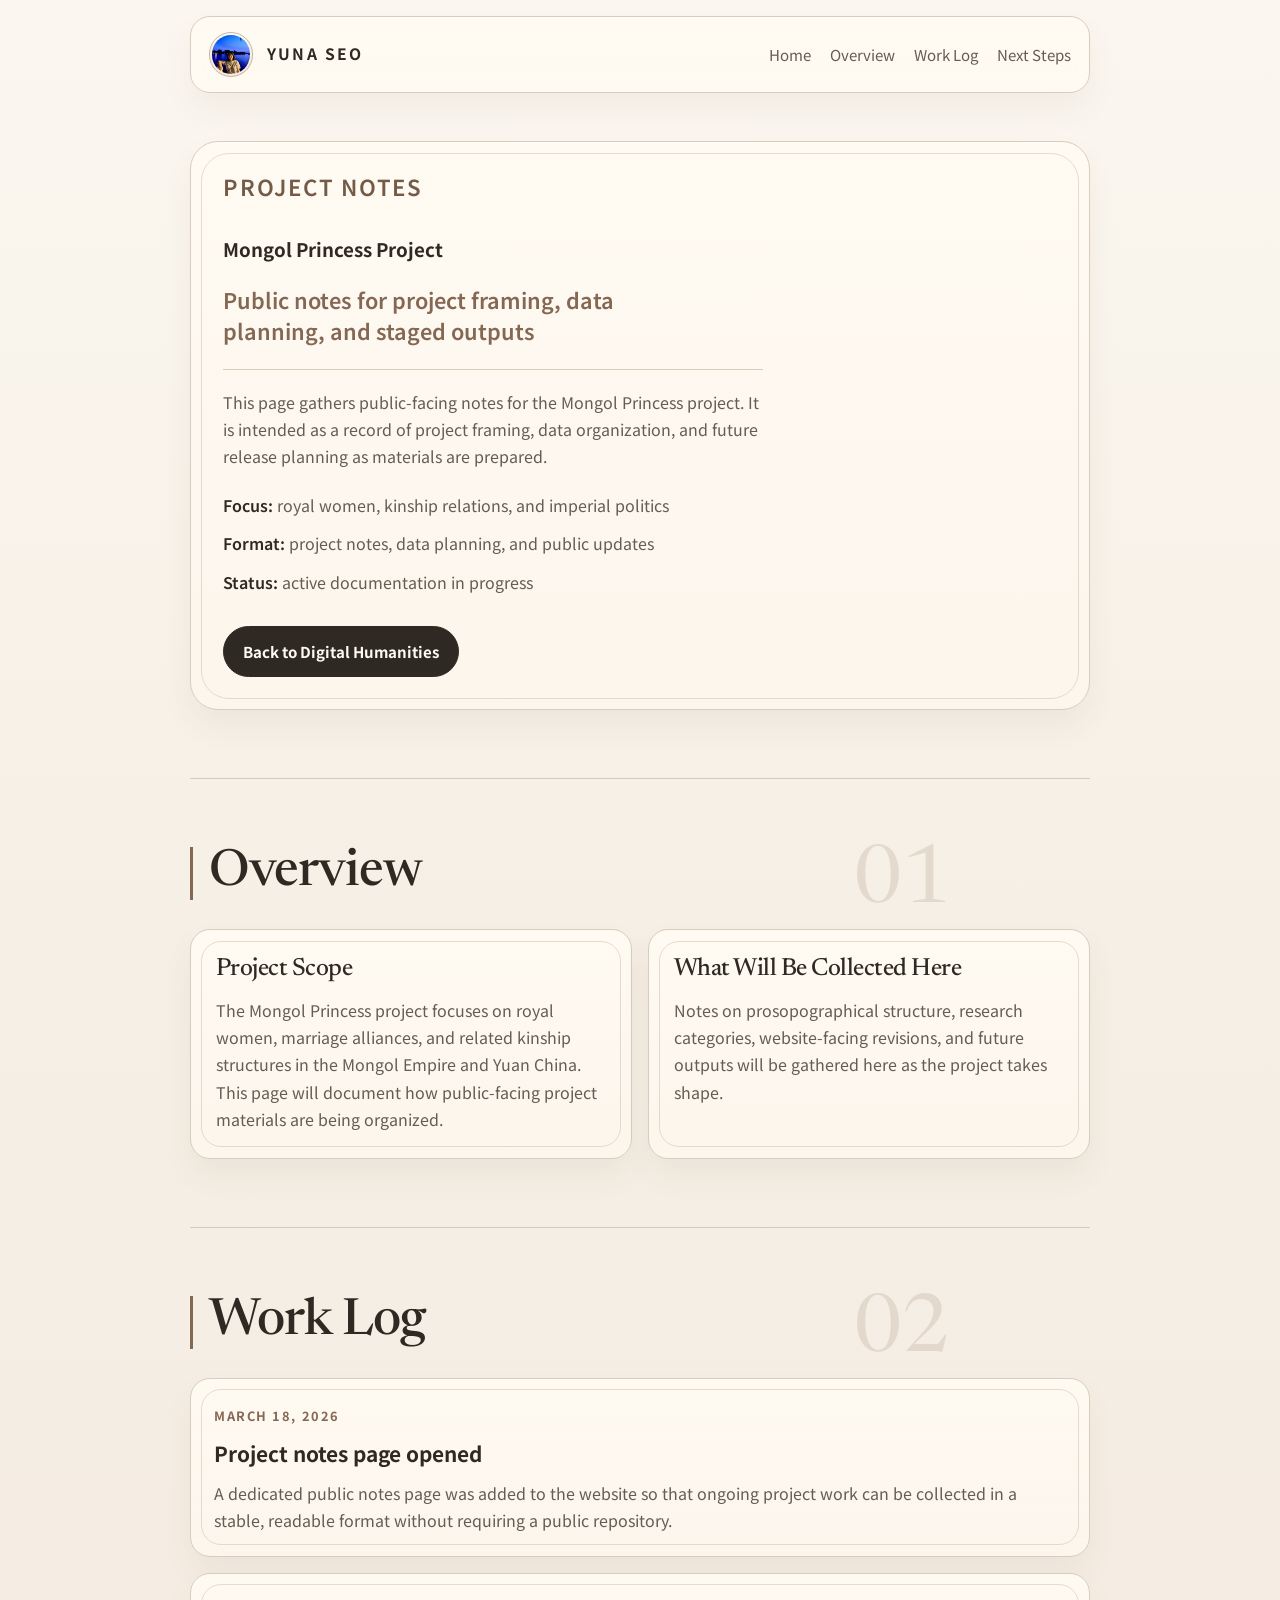
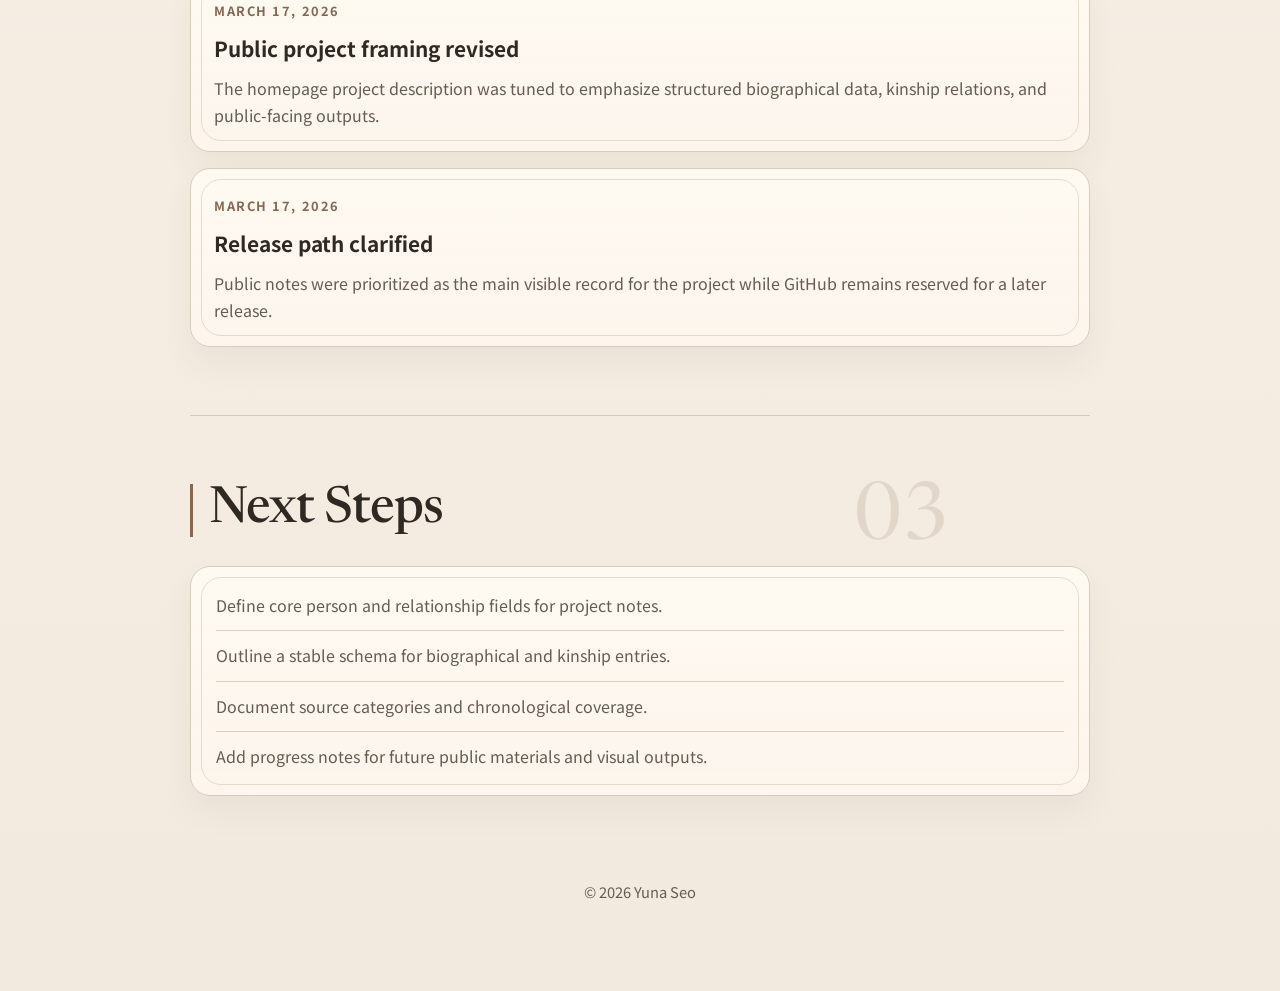
==== notes/mongol-princess.html @ 0d32b701 "Add project notes pages" ====
<!doctype html>
<html lang="en">
  <head>
    <meta charset="UTF-8" />
    <meta name="viewport" content="width=device-width, initial-scale=1.0" />
    <title>Mongol Princess Project Notes | Yuna Seo</title>
    <meta
      name="description"
      content="Project notes for the Mongol Princess project by Yuna Seo, including workflow updates, data structuring plans, and staged public materials."
    />
    <link
      rel="canonical"
      href="https://yunaseo.com/notes/mongol-princess.html"
    />
    <link rel="preconnect" href="https://fonts.googleapis.com" />
    <link rel="preconnect" href="https://fonts.gstatic.com" crossorigin />
    <link
      href="https://fonts.googleapis.com/css2?family=Newsreader:opsz,wght@6..72,400;6..72,500;6..72,600;6..72,700&family=Noto+Sans+KR:wght@400;500;700&family=Noto+Sans+SC:wght@400;500;700&family=Noto+Serif+KR:wght@400;500;600;700&family=Noto+Serif+SC:wght@400;500;600;700&family=Source+Sans+3:wght@400;500;600;700&display=swap"
      rel="stylesheet"
    />
    <link rel="stylesheet" href="../styles.css" />
  </head>
  <body>
    <div class="page">
      <header class="site-header">
        <a class="brand" href="../index.html" aria-label="Return to Yuna Seo homepage">
          <span class="brand-photo-frame" aria-hidden="true">
            <img class="brand-photo" src="../profile.jpg" alt="" />
          </span>
          <span class="brand-name">YUNA SEO</span>
        </a>

        <button
          class="nav-toggle"
          type="button"
          aria-expanded="false"
          aria-controls="site-nav"
          aria-label="Toggle navigation"
        >
          <span></span>
          <span></span>
        </button>

        <nav id="site-nav" class="site-nav">
          <a href="../index.html">Home</a>
          <a href="#overview">Overview</a>
          <a href="#work-log">Work Log</a>
          <a href="#next-steps">Next Steps</a>
        </nav>
      </header>

      <main id="top">
        <section class="section note-hero">
          <article class="hero-main note-hero-card">
            <p class="hero-name-line">
              <span class="hero-name-text hero-name-english">PROJECT NOTES</span>
            </p>
            <h1>Mongol Princess Project</h1>
            <p class="hero-subtitle">
              Public notes for project framing, data planning, and staged outputs
            </p>

            <div class="hero-summary">
              <p>
                This page gathers public-facing notes for the Mongol Princess
                project. It is intended as a record of project framing, data
                organization, and future release planning as materials are
                prepared.
              </p>
            </div>

            <ul class="plain-list note-meta">
              <li><strong>Focus:</strong> royal women, kinship relations, and imperial politics</li>
              <li><strong>Format:</strong> project notes, data planning, and public updates</li>
              <li><strong>Status:</strong> active documentation in progress</li>
            </ul>

            <div class="hero-actions">
              <a class="button button-primary" href="../index.html#projects">
                Back to Digital Humanities
              </a>
            </div>
          </article>
        </section>

        <section id="overview" class="section">
          <div class="section-heading">
            <h2>Overview</h2>
          </div>

          <div class="note-grid">
            <article class="content-card">
              <h3>Project Scope</h3>
              <p>
                The Mongol Princess project focuses on royal women, marriage
                alliances, and related kinship structures in the Mongol Empire
                and Yuan China. This page will document how public-facing
                project materials are being organized.
              </p>
            </article>

            <article class="content-card">
              <h3>What Will Be Collected Here</h3>
              <p>
                Notes on prosopographical structure, research categories,
                website-facing revisions, and future outputs will be gathered
                here as the project takes shape.
              </p>
            </article>
          </div>
        </section>

        <section id="work-log" class="section">
          <div class="section-heading">
            <h2>Work Log</h2>
          </div>

          <div class="log-list">
            <article class="log-entry">
              <span class="log-date">March 18, 2026</span>
              <h3>Project notes page opened</h3>
              <p>
                A dedicated public notes page was added to the website so that
                ongoing project work can be collected in a stable, readable
                format without requiring a public repository.
              </p>
            </article>

            <article class="log-entry">
              <span class="log-date">March 17, 2026</span>
              <h3>Public project framing revised</h3>
              <p>
                The homepage project description was tuned to emphasize
                structured biographical data, kinship relations, and
                public-facing outputs.
              </p>
            </article>

            <article class="log-entry">
              <span class="log-date">March 17, 2026</span>
              <h3>Release path clarified</h3>
              <p>
                Public notes were prioritized as the main visible record for
                the project while GitHub remains reserved for a later release.
              </p>
            </article>
          </div>
        </section>

        <section id="next-steps" class="section">
          <div class="section-heading">
            <h2>Next Steps</h2>
          </div>

          <article class="content-card">
            <ul class="plain-list note-checklist">
              <li>Define core person and relationship fields for project notes.</li>
              <li>Outline a stable schema for biographical and kinship entries.</li>
              <li>Document source categories and chronological coverage.</li>
              <li>Add progress notes for future public materials and visual outputs.</li>
            </ul>
          </article>
        </section>
      </main>

      <footer class="site-footer">
        <p>&copy; <span id="year"></span> Yuna Seo</p>
      </footer>
    </div>

    <script src="../script.js"></script>
  </body>
</html>
---- styles.css ----
:root {
  --bg: #f6efe5;
  --bg-soft: #fbf6ef;
  --panel: #fffaf2;
  --panel-strong: #f2e8db;
  --line: #d8ccbc;
  --line-strong: #c5b5a0;
  --ink: #2f2923;
  --muted: #655c53;
  --accent: #856853;
  --accent-soft: rgba(133, 104, 83, 0.12);
  --shadow: 0 16px 32px rgba(84, 66, 50, 0.06);
  --radius-lg: 28px;
  --radius-md: 20px;
  --max-width: 900px;
}

*,
*::before,
*::after {
  box-sizing: border-box;
}

html {
  scroll-behavior: smooth;
}

body {
  margin: 0;
  min-width: 320px;
  color: var(--ink);
  font-family: "Source Sans 3", "Noto Sans KR", "Noto Sans SC", sans-serif;
  line-height: 1.7;
  background:
    linear-gradient(180deg, #fbf7f0 0%, var(--bg) 36%, #f3eadf 100%),
    repeating-linear-gradient(
      90deg,
      transparent 0 95px,
      rgba(133, 104, 83, 0.028) 95px 96px
    );
}

a {
  color: inherit;
  text-decoration: none;
}

button,
a {
  -webkit-tap-highlight-color: transparent;
}

.page {
  width: min(calc(100% - 2rem), var(--max-width));
  margin: 0 auto;
  padding-bottom: 2rem;
}

.site-header {
  position: sticky;
  top: 1rem;
  z-index: 10;
  display: flex;
  align-items: center;
  justify-content: space-between;
  gap: 1rem;
  margin-top: 1rem;
  padding: 0.95rem 1.1rem;
  background: rgba(255, 250, 242, 0.94);
  border: 1px solid var(--line);
  border-radius: 20px;
  box-shadow: var(--shadow);
  backdrop-filter: blur(8px);
}

.brand {
  display: inline-flex;
  align-items: center;
  gap: 0.85rem;
  font-weight: 700;
  letter-spacing: 0.02em;
}

.brand-photo-frame {
  display: inline-flex;
  align-items: center;
  justify-content: center;
  width: 2.8rem;
  height: 2.8rem;
  padding: 0.14rem;
  border-radius: 50%;
  border: 1px solid var(--line-strong);
  background: linear-gradient(180deg, var(--panel), var(--panel-strong));
  overflow: hidden;
}

.brand-photo {
  width: 100%;
  height: 100%;
  border-radius: 50%;
  object-fit: cover;
  object-position: 50% 58%;
}

.brand-name {
  font-size: 0.98rem;
  font-weight: 700;
  letter-spacing: 0.14em;
}

.site-nav {
  display: inline-flex;
  align-items: center;
  gap: 1.2rem;
  color: var(--muted);
  font-size: 0.94rem;
}

.site-nav a {
  position: relative;
}

.site-nav a::after {
  content: "";
  position: absolute;
  left: 0;
  bottom: -0.28rem;
  width: 100%;
  height: 1px;
  background: currentColor;
  transform: scaleX(0);
  transform-origin: left;
  transition: transform 160ms ease;
}

.site-nav a:hover,
.site-nav a:focus-visible {
  color: var(--ink);
}

.site-nav a:hover::after,
.site-nav a:focus-visible::after {
  transform: scaleX(1);
}

.nav-toggle {
  position: relative;
  display: none;
  align-items: center;
  justify-content: center;
  width: 2.8rem;
  height: 2.8rem;
  border: 1px solid var(--line);
  border-radius: 50%;
  background: var(--panel);
  cursor: pointer;
}

.nav-toggle span {
  position: absolute;
  width: 1rem;
  height: 2px;
  background: var(--ink);
  border-radius: 999px;
  transition: transform 160ms ease;
}

.nav-toggle span:first-child {
  transform: translateY(-4px);
}

.nav-toggle span:last-child {
  transform: translateY(4px);
}

.nav-toggle[aria-expanded="true"] span:first-child {
  transform: rotate(45deg);
}

.nav-toggle[aria-expanded="true"] span:last-child {
  transform: rotate(-45deg);
}

main {
  counter-reset: section;
}

.section {
  position: relative;
  padding: 4.25rem 0;
}

.section + .section {
  border-top: 1px solid rgba(197, 181, 160, 0.65);
}

.hero {
  display: grid;
  gap: 1rem;
  padding-top: 3.4rem;
}

.hero-profile-card {
  display: grid;
  grid-template-columns: minmax(220px, 270px) minmax(0, 1fr);
  gap: 2rem;
  align-items: start;
}

.hero-photo-column {
  display: flex;
  justify-content: center;
  align-items: flex-start;
  padding-top: 0.2rem;
}

.profile-photo-frame {
  width: min(100%, 260px);
  aspect-ratio: 1;
  padding: 0.75rem;
  border-radius: 50%;
  border: 1px solid rgba(197, 181, 160, 0.9);
  background: linear-gradient(180deg, rgba(255, 250, 242, 0.96), rgba(242, 232, 219, 0.94));
  box-shadow: 0 20px 36px rgba(84, 66, 50, 0.1);
}

.profile-photo {
  display: block;
  width: 100%;
  height: 100%;
  border-radius: 50%;
  object-fit: cover;
  object-position: 50% 58%;
}

.hero-copy {
  min-width: 0;
}

.hero-main,
.info-card,
.content-card,
.publication-item,
.contact-card {
  position: relative;
  overflow: hidden;
  padding: 1.55rem;
  background: linear-gradient(180deg, rgba(255, 250, 242, 0.98), rgba(252, 246, 237, 0.96));
  border: 1px solid var(--line);
  border-radius: var(--radius-md);
  box-shadow: var(--shadow);
}

.hero-main {
  padding: 2rem;
  border-radius: var(--radius-lg);
}

.hero-main::before,
.info-card::before,
.content-card::before,
.publication-item::before,
.contact-card::before {
  content: "";
  position: absolute;
  inset: 0.65rem;
  border: 1px solid rgba(197, 181, 160, 0.45);
  border-radius: inherit;
  pointer-events: none;
}

.hero-side,
.publication-list,
.content-grid,
.two-column-grid,
.projects-grid,
.publication-layout {
  display: grid;
  gap: 1rem;
  grid-template-columns: 1fr;
}

.eyebrow {
  display: inline-flex;
  align-items: center;
  gap: 0.5rem;
  margin: 0 0 1rem;
  color: var(--accent);
  font-size: 0.78rem;
  font-weight: 700;
  letter-spacing: 0.18em;
  text-transform: uppercase;
}

.eyebrow::before {
  content: "";
  width: 1.8rem;
  height: 1px;
  background: currentColor;
}

.hero h1,
.section-heading h2,
.info-card h2,
.contact-card h2,
.content-card h3,
.publication-item h3,
.timeline-item h4 {
  margin: 0;
  font-family: "Newsreader", "Noto Serif KR", "Noto Serif SC", serif;
  font-weight: 500;
  letter-spacing: -0.02em;
}

.hero h1 {
  max-width: none;
  font-size: clamp(2.8rem, 5vw, 4.85rem);
  line-height: 1.01;
}

.hero-subtitle {
  max-width: 34ch;
  margin: 1rem 0 0;
  color: var(--accent);
  font-size: clamp(1.08rem, 2vw, 1.35rem);
  font-weight: 600;
  line-height: 1.45;
}

.hero-name-line {
  display: inline-flex;
  align-items: center;
  gap: 0.9rem;
  margin: 0 0 1rem;
  flex-wrap: nowrap;
}

.hero-name-text {
  color: #735b47;
  font-size: clamp(1.18rem, 1.8vw, 1.38rem);
  font-weight: 600;
  line-height: 1.1;
}

.hero-name-korean {
  font-family: "Noto Sans KR", "Source Sans 3", sans-serif;
  letter-spacing: 0;
}

.hero-name-english {
  font-family: "Source Sans 3", "Noto Sans KR", sans-serif;
  letter-spacing: 0.08em;
}

.hero-name-divider {
  width: 1px;
  height: 1rem;
  background: rgba(133, 104, 83, 0.45);
}

.section-heading {
  position: relative;
  max-width: 760px;
  margin-bottom: 1.8rem;
  padding-left: 1rem;
  border-left: 3px solid var(--accent);
}

.section-heading::after {
  counter-increment: section;
  content: counter(section, decimal-leading-zero);
  position: absolute;
  right: 0;
  top: -0.25rem;
  color: rgba(133, 104, 83, 0.16);
  font-family: "Newsreader", "Noto Serif KR", "Noto Serif SC", serif;
  font-size: clamp(3rem, 8vw, 5rem);
  line-height: 1;
}

.section-heading h2,
.contact-card h2 {
  font-size: clamp(2.2rem, 4vw, 3.55rem);
  line-height: 1.04;
}

.info-card h2 {
  font-size: 2rem;
  line-height: 1.08;
}

.content-card h3,
.publication-item h3 {
  margin-bottom: 0.8rem;
  font-size: 1.55rem;
  line-height: 1.18;
}

.timeline-item h4 {
  font-size: 1.1rem;
  line-height: 1.25;
}

.hero-text,
.section-intro,
.section-heading p,
.content-card p,
.info-card p,
.publication-meta,
.contact-card p,
.detail-list li,
.plain-list li,
.timeline-item p {
  margin: 0;
  color: var(--muted);
  font-size: 1rem;
}

.hero-text {
  max-width: 60ch;
  margin-top: 1.2rem;
}

.hero-summary {
  max-width: 60ch;
  margin-top: 1.4rem;
  padding-top: 1.2rem;
  border-top: 1px solid rgba(197, 181, 160, 0.65);
}

.hero-summary p {
  margin: 0;
  color: var(--muted);
  font-size: 1rem;
}

.section-intro {
  max-width: 64ch;
  margin: 0 0 1.5rem;
}

.hero-actions {
  display: flex;
  flex-wrap: wrap;
  gap: 0.85rem;
  margin-top: 1.85rem;
}

.button {
  display: inline-flex;
  align-items: center;
  justify-content: center;
  min-height: 3rem;
  padding: 0.75rem 1.2rem;
  border-radius: 999px;
  border: 1px solid var(--line-strong);
  font-size: 0.94rem;
  font-weight: 700;
  transition:
    background-color 160ms ease,
    color 160ms ease,
    border-color 160ms ease;
}

.button-primary {
  background: var(--ink);
  border-color: var(--ink);
  color: #fffaf2;
}

.button-primary:hover,
.button-primary:focus-visible {
  background: #443b33;
  border-color: #443b33;
}

.button-secondary {
  background: rgba(255, 250, 242, 0.9);
  color: var(--ink);
}

.button-secondary:hover,
.button-secondary:focus-visible {
  background: var(--panel-strong);
}

.card-label {
  display: inline-flex;
  align-items: center;
  gap: 0.45rem;
  margin: 0 0 0.85rem;
  color: var(--accent);
  font-size: 0.78rem;
  font-weight: 700;
  letter-spacing: 0.14em;
  text-transform: uppercase;
}

.card-label::before {
  content: "";
  width: 0.55rem;
  height: 0.55rem;
  border-radius: 50%;
  background: var(--accent);
}

.plain-list,
.detail-list,
.publication-list {
  margin: 0;
  padding: 0;
  list-style: none;
}

.plain-list {
  display: grid;
  gap: 0.55rem;
}

.detail-list {
  display: grid;
  gap: 0.85rem;
}

.detail-list li {
  padding-bottom: 0.85rem;
  border-bottom: 1px solid rgba(216, 204, 188, 0.9);
}

.teaching-list li {
  display: grid;
  gap: 0.22rem;
}

.teaching-term {
  color: var(--accent);
  font-size: 0.88rem;
  font-weight: 700;
  letter-spacing: 0.08em;
  text-transform: uppercase;
}

.teaching-entry {
  color: var(--muted);
}

.detail-list li:last-child {
  padding-bottom: 0;
  border-bottom: 0;
}

.timeline {
  display: grid;
  gap: 1rem;
  margin-top: 1rem;
}

.timeline-item {
  position: relative;
  padding-left: 1.1rem;
  border-left: 2px solid var(--line-strong);
}

.timeline-label {
  display: inline-block;
  margin-bottom: 0.45rem;
  color: var(--accent);
  font-size: 0.8rem;
  font-weight: 700;
  letter-spacing: 0.12em;
  text-transform: uppercase;
}

.publication-layout {
  align-items: start;
}

.publication-list {
  display: grid;
  gap: 1rem;
}

.publication-item {
  padding-left: 1.7rem;
  border-left: 4px solid var(--accent);
}

.publication-top {
  display: flex;
  flex-wrap: wrap;
  gap: 0.55rem;
  margin-bottom: 0.95rem;
}

.publication-year,
.publication-type {
  display: inline-flex;
  align-items: center;
  justify-content: center;
  padding: 0.5rem 0.85rem;
  border-radius: 999px;
  border: 1px solid var(--line);
  background: var(--accent-soft);
  font-size: 0.84rem;
  font-weight: 700;
}

.publication-source {
  display: inline-flex;
  align-items: center;
  justify-content: center;
  padding: 0.5rem 0.85rem;
  border-radius: 999px;
  border: 1px solid rgba(133, 104, 83, 0.3);
  background: rgba(255, 250, 242, 0.92);
  color: var(--accent);
  font-size: 0.8rem;
  font-weight: 700;
  letter-spacing: 0.08em;
}

.publication-title-link {
  color: inherit;
  text-decoration: underline;
  text-decoration-color: rgba(133, 104, 83, 0.45);
  text-decoration-thickness: 1px;
  text-underline-offset: 0.16em;
  transition:
    color 160ms ease,
    text-decoration-color 160ms ease;
}

.publication-title-link:hover,
.publication-title-link:focus-visible {
  color: var(--accent);
  text-decoration-color: currentColor;
}

.publication-meta {
  margin-top: 0.5rem;
}

.original-title {
  margin: 0.15rem 0 0.8rem;
  color: var(--ink);
  font-family: "Noto Serif KR", "Noto Serif SC", "Newsreader", serif;
  font-size: 0.95rem;
}

.inline-original-title {
  color: var(--ink);
  font-family: "Noto Serif KR", "Noto Serif SC", "Newsreader", serif;
}

.inline-button {
  margin-top: 1rem;
}

.project-meta {
  margin-top: 1rem;
  gap: 0.7rem;
}

.project-meta li {
  color: var(--muted);
}

.project-meta strong {
  color: var(--ink);
  font-weight: 600;
}

.project-output {
  display: flex;
  flex-wrap: wrap;
  align-items: center;
  gap: 0.65rem;
}

.project-link-button,
.coming-soon-button {
  min-height: 2.2rem;
  padding: 0.45rem 0.9rem;
  font-size: 0.85rem;
}

.coming-soon-note {
  color: var(--accent);
  font-size: 0.88rem;
  opacity: 0;
  transform: translateY(2px);
  transition:
    opacity 160ms ease,
    transform 160ms ease;
}

.coming-soon-note.is-visible {
  opacity: 1;
  transform: translateY(0);
}

.publication-note p {
  max-width: 58ch;
}

.contact-card {
  padding: 2rem;
  text-align: center;
}

.contact-links {
  display: flex;
  flex-wrap: wrap;
  gap: 0.85rem;
  justify-content: center;
  margin-top: 1.85rem;
}

.note-hero {
  padding-top: 3rem;
}

.note-hero-card {
  padding: 2rem;
}

.note-meta {
  gap: 0.7rem;
  margin-top: 1.35rem;
}

.note-meta li,
.note-checklist li {
  color: var(--muted);
}

.note-meta strong {
  color: var(--ink);
  font-weight: 600;
}

.note-grid {
  display: grid;
  gap: 1rem;
  grid-template-columns: repeat(2, minmax(0, 1fr));
}

.log-list {
  display: grid;
  gap: 1rem;
}

.log-entry {
  position: relative;
  overflow: hidden;
  padding: 1.4rem 1.45rem 1.35rem;
  background: linear-gradient(180deg, rgba(255, 250, 242, 0.98), rgba(252, 246, 237, 0.96));
  border: 1px solid var(--line);
  border-radius: var(--radius-md);
  box-shadow: var(--shadow);
}

.log-entry::before {
  content: "";
  position: absolute;
  inset: 0.65rem;
  border: 1px solid rgba(197, 181, 160, 0.45);
  border-radius: inherit;
  pointer-events: none;
}

.log-date {
  display: inline-block;
  margin-bottom: 0.55rem;
  color: var(--accent);
  font-size: 0.8rem;
  font-weight: 700;
  letter-spacing: 0.12em;
  text-transform: uppercase;
}

.log-entry h3 {
  margin: 0 0 0.55rem;
  font-size: 1.3rem;
}

.log-entry p {
  margin: 0;
  color: var(--muted);
}

.note-checklist {
  display: grid;
  gap: 0.7rem;
}

.note-checklist li {
  padding-bottom: 0.7rem;
  border-bottom: 1px solid rgba(216, 204, 188, 0.9);
}

.note-checklist li:last-child {
  padding-bottom: 0;
  border-bottom: 0;
}

.site-footer {
  display: flex;
  justify-content: center;
  align-items: center;
  gap: 1rem;
  padding: 0 0 2.5rem;
  color: var(--muted);
  font-size: 0.92rem;
  text-align: center;
}

:focus-visible {
  outline: 2px solid rgba(133, 104, 83, 0.45);
  outline-offset: 4px;
}

@media (max-width: 720px) {
  .page {
    width: min(calc(100% - 1rem), var(--max-width));
  }

  .site-header {
    align-items: flex-start;
    flex-wrap: wrap;
    border-radius: 18px;
  }

  .nav-toggle {
    position: absolute;
    top: 0.8rem;
    right: 0.8rem;
    display: inline-flex;
  }

  .site-nav {
    display: none;
    width: 100%;
    flex-direction: column;
    align-items: flex-start;
    gap: 0.9rem;
    padding-top: 0.8rem;
  }

  .site-nav.is-open {
    display: flex;
  }

  .section {
    padding: 3.4rem 0;
  }

  .hero-profile-card {
    grid-template-columns: 1fr;
    gap: 1.5rem;
  }

  .note-grid {
    grid-template-columns: 1fr;
  }

  .hero-photo-column {
    justify-content: center;
  }

  .profile-photo-frame {
    width: min(15.5rem, 72vw);
  }

  .section-heading::after {
    position: static;
    display: block;
    margin-top: 0.5rem;
    font-size: 2.4rem;
  }

  .site-footer {
    flex-direction: column;
    justify-content: center;
  }
}
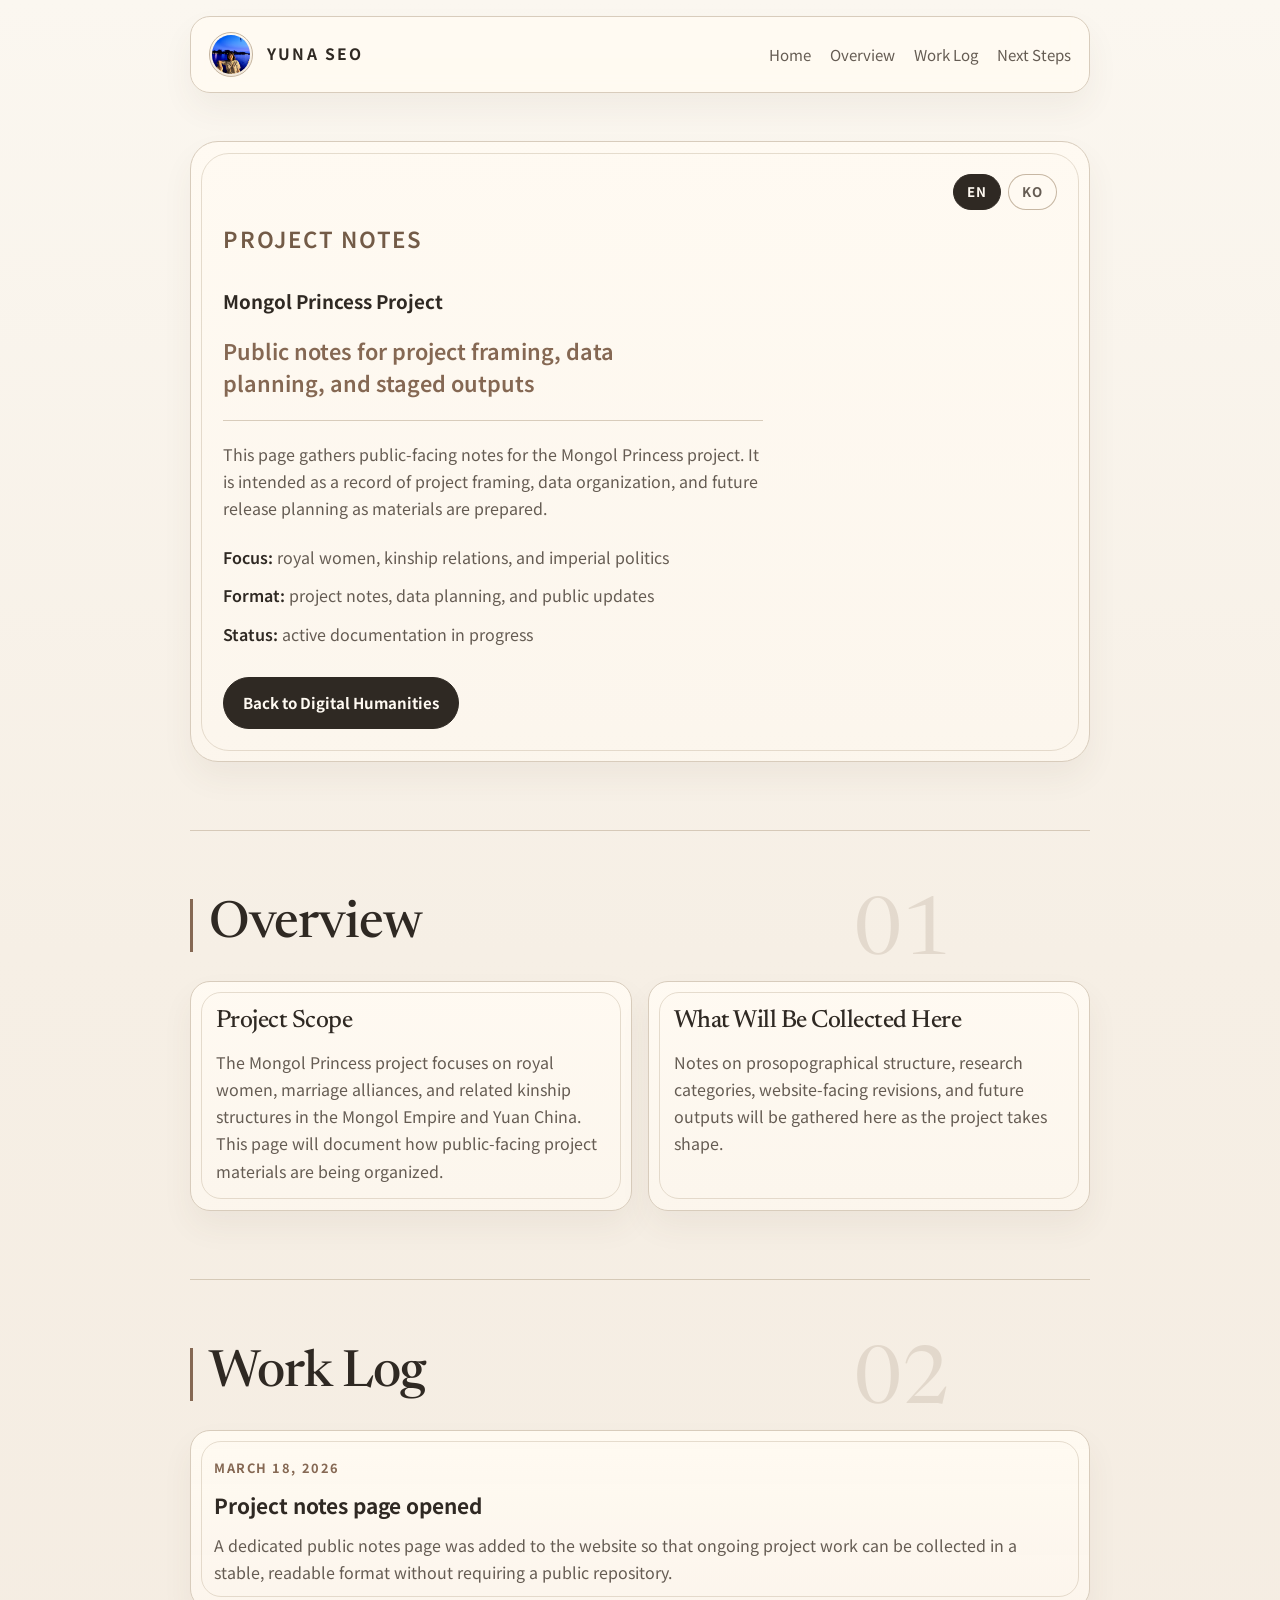
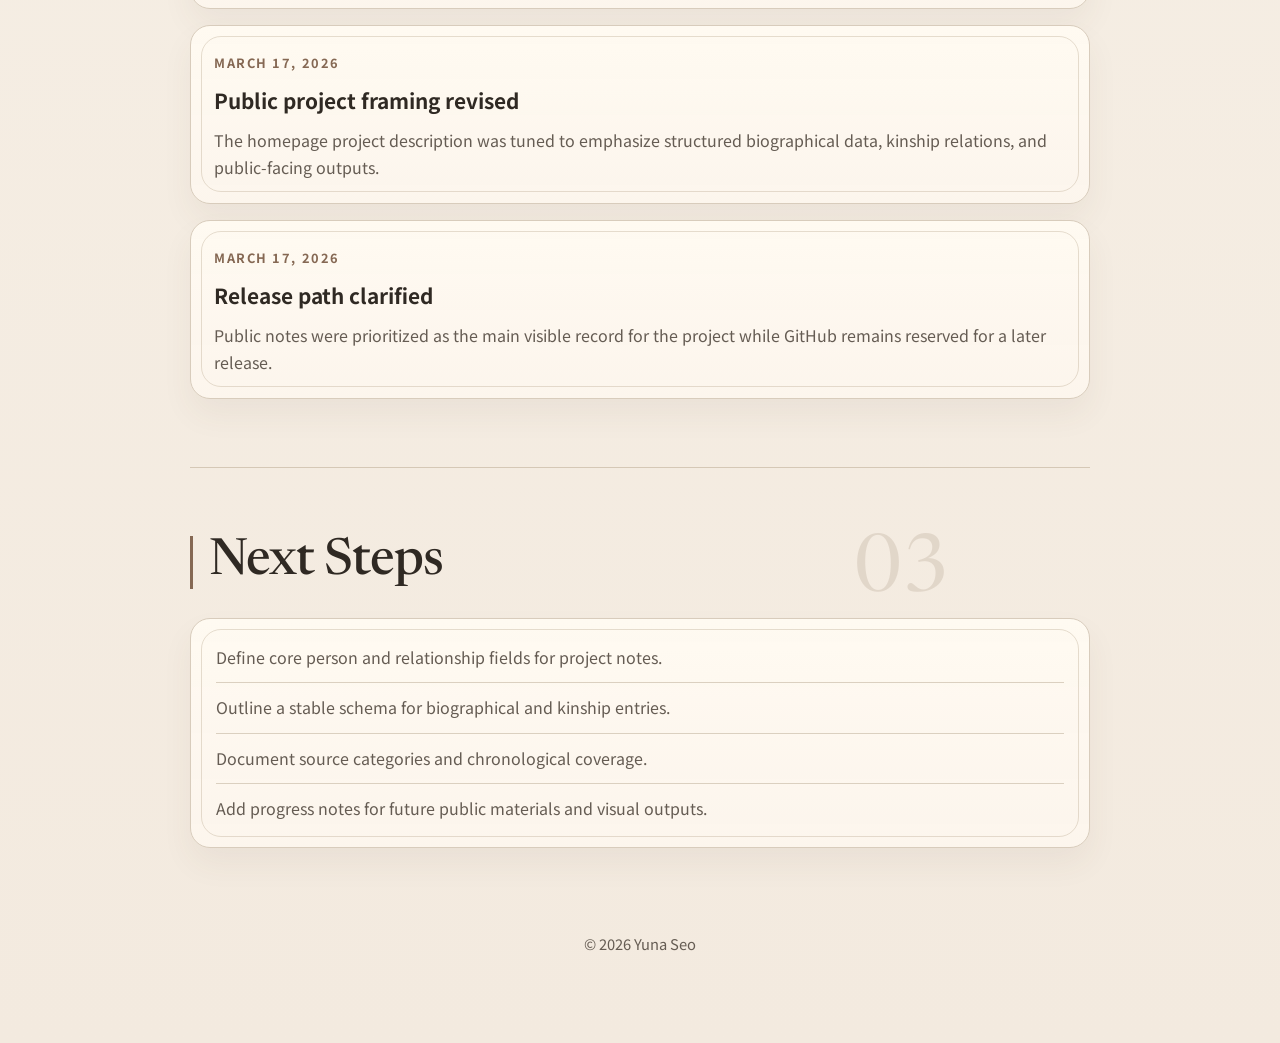
==== commit 69b7b5b8: "Add bilingual project pages" ====
--- a/notes/mongol-princess.html
+++ b/notes/mongol-princess.html
@@ -11,6 +11,16 @@
     <link
       rel="canonical"
       href="https://yunaseo.com/notes/mongol-princess.html"
+    />
+    <link
+      rel="alternate"
+      hreflang="en"
+      href="https://yunaseo.com/notes/mongol-princess.html"
+    />
+    <link
+      rel="alternate"
+      hreflang="ko"
+      href="https://yunaseo.com/notes/mongol-princess-ko.html"
     />
     <link rel="preconnect" href="https://fonts.googleapis.com" />
     <link rel="preconnect" href="https://fonts.gstatic.com" crossorigin />
@@ -52,6 +62,10 @@
       <main id="top">
         <section class="section note-hero">
           <article class="hero-main note-hero-card">
+            <div class="language-switch" aria-label="Language switch">
+              <a class="language-link is-active" href="mongol-princess.html" lang="en">EN</a>
+              <a class="language-link" href="mongol-princess-ko.html" lang="ko">KO</a>
+            </div>
             <p class="hero-name-line">
               <span class="hero-name-text hero-name-english">PROJECT NOTES</span>
             </p>
--- a/styles.css
+++ b/styles.css
@@ -670,6 +670,13 @@
   font-weight: 600;
 }
 
+.project-highlight {
+  padding: 0.9rem 1rem;
+  border: 1px solid rgba(197, 181, 160, 0.9);
+  border-radius: 16px;
+  background: var(--accent-soft);
+}
+
 .project-output {
   display: flex;
   flex-wrap: wrap;
@@ -682,6 +689,52 @@
   min-height: 2.2rem;
   padding: 0.45rem 0.9rem;
   font-size: 0.85rem;
+}
+
+.button-with-tooltip {
+  position: relative;
+  display: inline-flex;
+  align-items: center;
+  justify-content: center;
+}
+
+.hover-translation {
+  position: absolute;
+  left: 50%;
+  bottom: calc(100% + 0.45rem);
+  transform: translateX(-50%) translateY(4px);
+  padding: 0.32rem 0.55rem;
+  border: 1px solid rgba(197, 181, 160, 0.95);
+  border-radius: 999px;
+  background: rgba(255, 250, 242, 0.98);
+  color: var(--muted);
+  font-size: 0.8rem;
+  line-height: 1.1;
+  white-space: nowrap;
+  opacity: 0;
+  pointer-events: none;
+  box-shadow: 0 10px 20px rgba(84, 66, 50, 0.08);
+  transition:
+    opacity 160ms ease,
+    transform 160ms ease;
+}
+
+.button-with-tooltip:hover .hover-translation,
+.button-with-tooltip:focus-within .hover-translation {
+  opacity: 1;
+  transform: translateX(-50%) translateY(0);
+}
+
+.button-with-tooltip .coming-soon-note {
+  position: absolute;
+  top: calc(100% + 0.45rem);
+  left: 50%;
+  transform: translateX(-50%) translateY(2px);
+  white-space: nowrap;
+}
+
+.button-with-tooltip .coming-soon-note.is-visible {
+  transform: translateX(-50%) translateY(0);
 }
 
 .coming-soon-note {
@@ -724,6 +777,45 @@
   padding: 2rem;
 }
 
+.language-switch {
+  display: flex;
+  justify-content: flex-end;
+  gap: 0.45rem;
+  margin-bottom: 1rem;
+}
+
+.language-link {
+  display: inline-flex;
+  align-items: center;
+  justify-content: center;
+  min-width: 3rem;
+  min-height: 2rem;
+  padding: 0.35rem 0.8rem;
+  border: 1px solid rgba(197, 181, 160, 0.95);
+  border-radius: 999px;
+  background: rgba(255, 250, 242, 0.9);
+  color: var(--muted);
+  font-size: 0.83rem;
+  font-weight: 700;
+  letter-spacing: 0.08em;
+  transition:
+    background-color 160ms ease,
+    color 160ms ease,
+    border-color 160ms ease;
+}
+
+.language-link:hover,
+.language-link:focus-visible {
+  color: var(--ink);
+  border-color: var(--line-strong);
+}
+
+.language-link.is-active {
+  background: var(--ink);
+  border-color: var(--ink);
+  color: #fffaf2;
+}
+
 .note-meta {
   gap: 0.7rem;
   margin-top: 1.35rem;
@@ -789,6 +881,55 @@
   color: var(--muted);
 }
 
+.note-callout p + p {
+  margin-top: 0.95rem;
+}
+
+.metric-grid {
+  display: grid;
+  gap: 1rem;
+  grid-template-columns: repeat(3, minmax(0, 1fr));
+  margin-top: 1rem;
+}
+
+.metric-card {
+  position: relative;
+  overflow: hidden;
+  padding: 1.2rem 1.25rem;
+  background: linear-gradient(180deg, rgba(255, 250, 242, 0.98), rgba(252, 246, 237, 0.96));
+  border: 1px solid var(--line);
+  border-radius: var(--radius-md);
+  box-shadow: var(--shadow);
+}
+
+.metric-card::before {
+  content: "";
+  position: absolute;
+  inset: 0.65rem;
+  border: 1px solid rgba(197, 181, 160, 0.45);
+  border-radius: inherit;
+  pointer-events: none;
+}
+
+.metric-card .card-label {
+  margin-bottom: 0.65rem;
+}
+
+.metric-value {
+  display: block;
+  font-family: "Newsreader", "Noto Serif KR", "Noto Serif SC", serif;
+  font-size: clamp(2rem, 4vw, 2.7rem);
+  line-height: 1;
+  letter-spacing: -0.03em;
+}
+
+.metric-label {
+  display: block;
+  margin-top: 0.35rem;
+  color: var(--muted);
+  font-size: 0.95rem;
+}
+
 .note-checklist {
   display: grid;
   gap: 0.7rem;
@@ -864,6 +1005,10 @@
     grid-template-columns: 1fr;
   }
 
+  .metric-grid {
+    grid-template-columns: 1fr;
+  }
+
   .hero-photo-column {
     justify-content: center;
   }
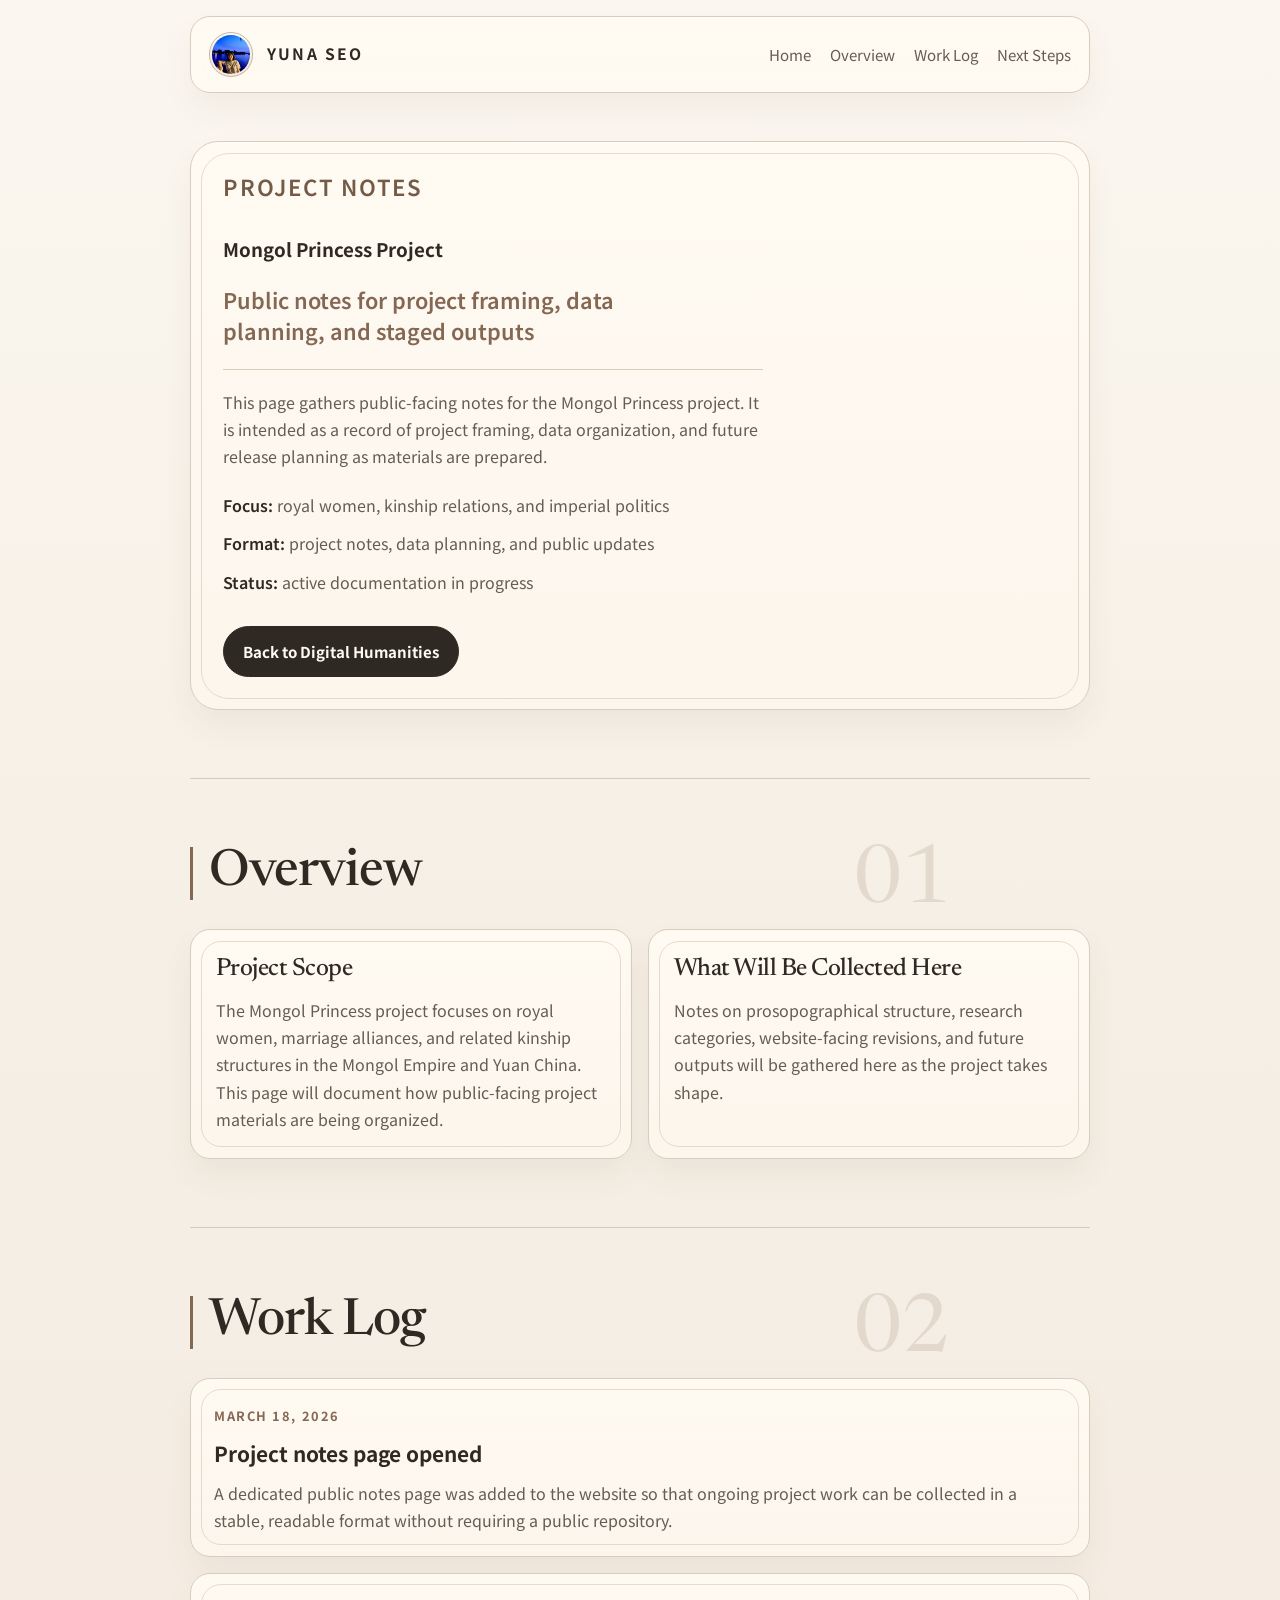
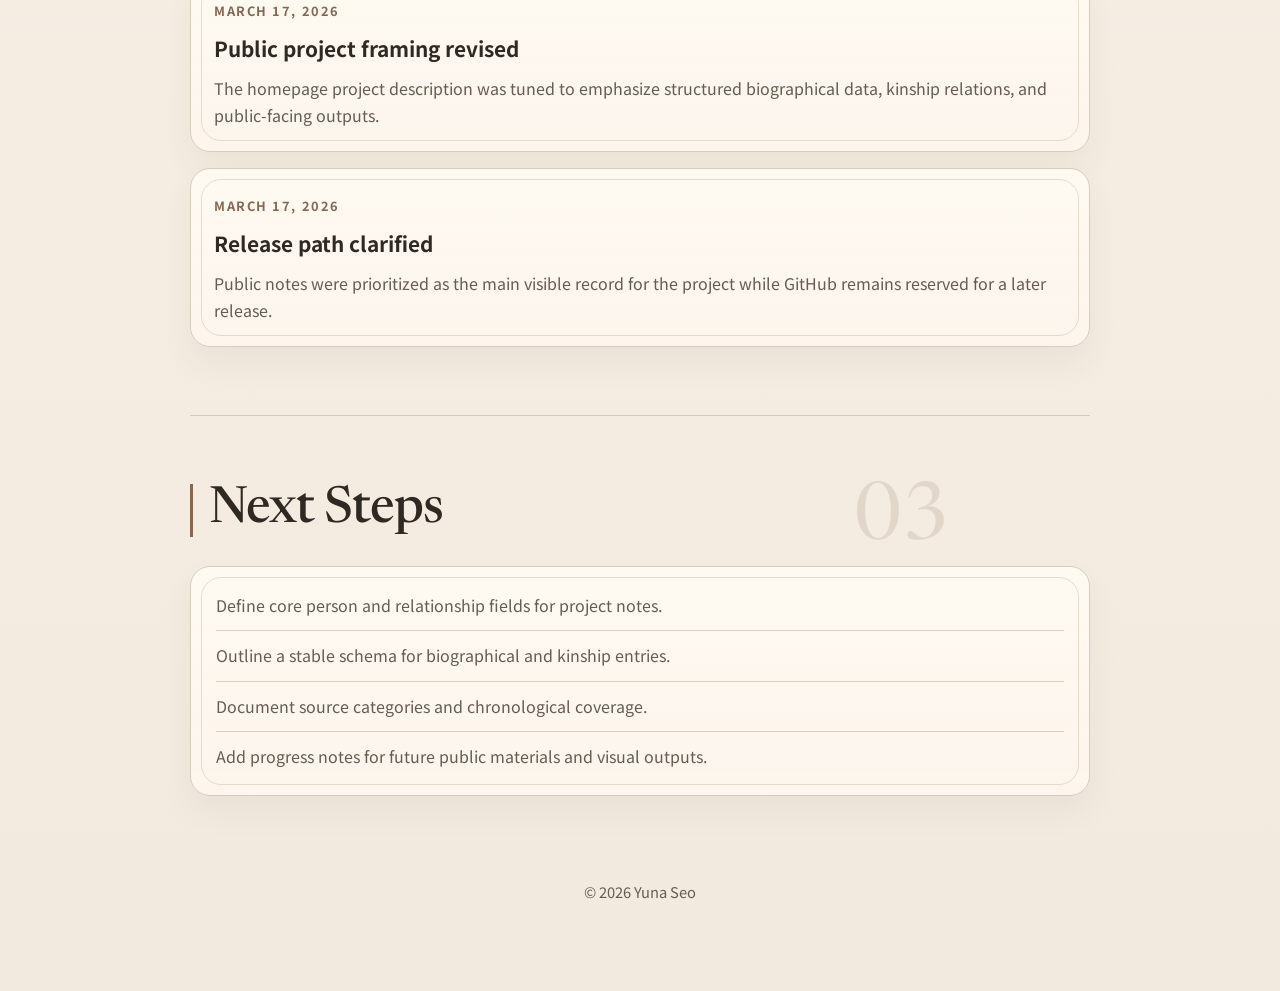
==== commit 43df9c6b: "Revert "Add bilingual project pages" This reverts commit 69b7b5b838103c4c05526a91cb692acf46d84d36." ====
--- a/notes/mongol-princess.html
+++ b/notes/mongol-princess.html
@@ -11,16 +11,6 @@
     <link
       rel="canonical"
       href="https://yunaseo.com/notes/mongol-princess.html"
-    />
-    <link
-      rel="alternate"
-      hreflang="en"
-      href="https://yunaseo.com/notes/mongol-princess.html"
-    />
-    <link
-      rel="alternate"
-      hreflang="ko"
-      href="https://yunaseo.com/notes/mongol-princess-ko.html"
     />
     <link rel="preconnect" href="https://fonts.googleapis.com" />
     <link rel="preconnect" href="https://fonts.gstatic.com" crossorigin />
@@ -62,10 +52,6 @@
       <main id="top">
         <section class="section note-hero">
           <article class="hero-main note-hero-card">
-            <div class="language-switch" aria-label="Language switch">
-              <a class="language-link is-active" href="mongol-princess.html" lang="en">EN</a>
-              <a class="language-link" href="mongol-princess-ko.html" lang="ko">KO</a>
-            </div>
             <p class="hero-name-line">
               <span class="hero-name-text hero-name-english">PROJECT NOTES</span>
             </p>
--- a/styles.css
+++ b/styles.css
@@ -777,45 +777,6 @@
   padding: 2rem;
 }
 
-.language-switch {
-  display: flex;
-  justify-content: flex-end;
-  gap: 0.45rem;
-  margin-bottom: 1rem;
-}
-
-.language-link {
-  display: inline-flex;
-  align-items: center;
-  justify-content: center;
-  min-width: 3rem;
-  min-height: 2rem;
-  padding: 0.35rem 0.8rem;
-  border: 1px solid rgba(197, 181, 160, 0.95);
-  border-radius: 999px;
-  background: rgba(255, 250, 242, 0.9);
-  color: var(--muted);
-  font-size: 0.83rem;
-  font-weight: 700;
-  letter-spacing: 0.08em;
-  transition:
-    background-color 160ms ease,
-    color 160ms ease,
-    border-color 160ms ease;
-}
-
-.language-link:hover,
-.language-link:focus-visible {
-  color: var(--ink);
-  border-color: var(--line-strong);
-}
-
-.language-link.is-active {
-  background: var(--ink);
-  border-color: var(--ink);
-  color: #fffaf2;
-}
-
 .note-meta {
   gap: 0.7rem;
   margin-top: 1.35rem;
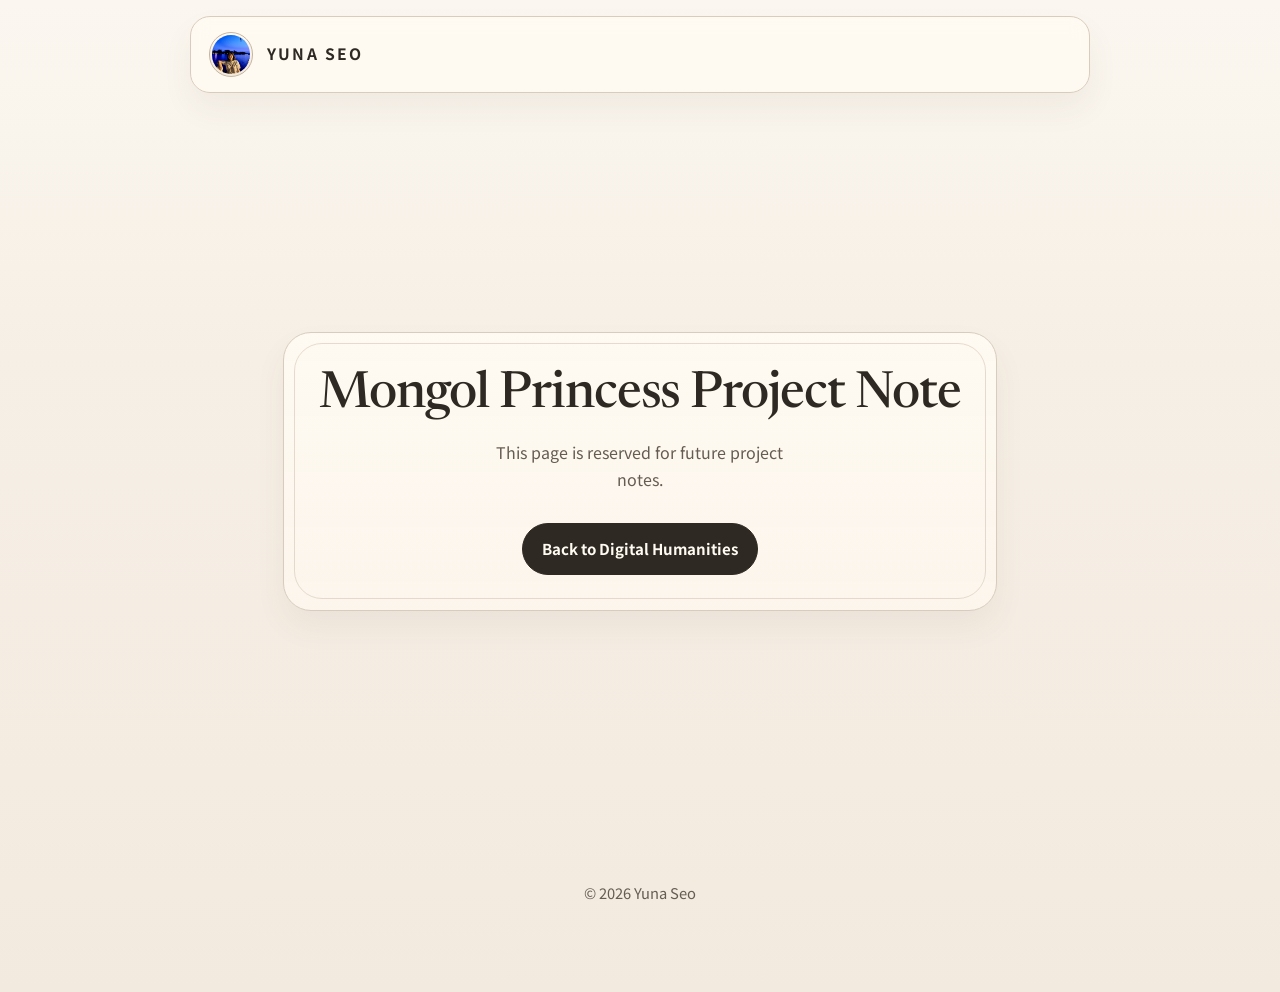
==== commit 4edc8397: "Add blank project note pages" ====
--- a/notes/mongol-princess.html
+++ b/notes/mongol-princess.html
@@ -3,11 +3,7 @@
   <head>
     <meta charset="UTF-8" />
     <meta name="viewport" content="width=device-width, initial-scale=1.0" />
-    <title>Mongol Princess Project Notes | Yuna Seo</title>
-    <meta
-      name="description"
-      content="Project notes for the Mongol Princess project by Yuna Seo, including workflow updates, data structuring plans, and staged public materials."
-    />
+    <title>Mongol Princess Project Note | Yuna Seo</title>
     <link
       rel="canonical"
       href="https://yunaseo.com/notes/mongol-princess.html"
@@ -29,138 +25,18 @@
           </span>
           <span class="brand-name">YUNA SEO</span>
         </a>
-
-        <button
-          class="nav-toggle"
-          type="button"
-          aria-expanded="false"
-          aria-controls="site-nav"
-          aria-label="Toggle navigation"
-        >
-          <span></span>
-          <span></span>
-        </button>
-
-        <nav id="site-nav" class="site-nav">
-          <a href="../index.html">Home</a>
-          <a href="#overview">Overview</a>
-          <a href="#work-log">Work Log</a>
-          <a href="#next-steps">Next Steps</a>
-        </nav>
       </header>
 
-      <main id="top">
-        <section class="section note-hero">
-          <article class="hero-main note-hero-card">
-            <p class="hero-name-line">
-              <span class="hero-name-text hero-name-english">PROJECT NOTES</span>
-            </p>
-            <h1>Mongol Princess Project</h1>
-            <p class="hero-subtitle">
-              Public notes for project framing, data planning, and staged outputs
-            </p>
-
-            <div class="hero-summary">
-              <p>
-                This page gathers public-facing notes for the Mongol Princess
-                project. It is intended as a record of project framing, data
-                organization, and future release planning as materials are
-                prepared.
-              </p>
-            </div>
-
-            <ul class="plain-list note-meta">
-              <li><strong>Focus:</strong> royal women, kinship relations, and imperial politics</li>
-              <li><strong>Format:</strong> project notes, data planning, and public updates</li>
-              <li><strong>Status:</strong> active documentation in progress</li>
-            </ul>
-
-            <div class="hero-actions">
-              <a class="button button-primary" href="../index.html#projects">
-                Back to Digital Humanities
-              </a>
-            </div>
-          </article>
-        </section>
-
-        <section id="overview" class="section">
-          <div class="section-heading">
-            <h2>Overview</h2>
+      <main class="note-page">
+        <article class="note-shell">
+          <h1>Mongol Princess Project Note</h1>
+          <p>This page is reserved for future project notes.</p>
+          <div class="hero-actions">
+            <a class="button button-primary" href="../index.html#projects">
+              Back to Digital Humanities
+            </a>
           </div>
-
-          <div class="note-grid">
-            <article class="content-card">
-              <h3>Project Scope</h3>
-              <p>
-                The Mongol Princess project focuses on royal women, marriage
-                alliances, and related kinship structures in the Mongol Empire
-                and Yuan China. This page will document how public-facing
-                project materials are being organized.
-              </p>
-            </article>
-
-            <article class="content-card">
-              <h3>What Will Be Collected Here</h3>
-              <p>
-                Notes on prosopographical structure, research categories,
-                website-facing revisions, and future outputs will be gathered
-                here as the project takes shape.
-              </p>
-            </article>
-          </div>
-        </section>
-
-        <section id="work-log" class="section">
-          <div class="section-heading">
-            <h2>Work Log</h2>
-          </div>
-
-          <div class="log-list">
-            <article class="log-entry">
-              <span class="log-date">March 18, 2026</span>
-              <h3>Project notes page opened</h3>
-              <p>
-                A dedicated public notes page was added to the website so that
-                ongoing project work can be collected in a stable, readable
-                format without requiring a public repository.
-              </p>
-            </article>
-
-            <article class="log-entry">
-              <span class="log-date">March 17, 2026</span>
-              <h3>Public project framing revised</h3>
-              <p>
-                The homepage project description was tuned to emphasize
-                structured biographical data, kinship relations, and
-                public-facing outputs.
-              </p>
-            </article>
-
-            <article class="log-entry">
-              <span class="log-date">March 17, 2026</span>
-              <h3>Release path clarified</h3>
-              <p>
-                Public notes were prioritized as the main visible record for
-                the project while GitHub remains reserved for a later release.
-              </p>
-            </article>
-          </div>
-        </section>
-
-        <section id="next-steps" class="section">
-          <div class="section-heading">
-            <h2>Next Steps</h2>
-          </div>
-
-          <article class="content-card">
-            <ul class="plain-list note-checklist">
-              <li>Define core person and relationship fields for project notes.</li>
-              <li>Outline a stable schema for biographical and kinship entries.</li>
-              <li>Document source categories and chronological coverage.</li>
-              <li>Add progress notes for future public materials and visual outputs.</li>
-            </ul>
-          </article>
-        </section>
+        </article>
       </main>
 
       <footer class="site-footer">
--- a/styles.css
+++ b/styles.css
@@ -670,13 +670,6 @@
   font-weight: 600;
 }
 
-.project-highlight {
-  padding: 0.9rem 1rem;
-  border: 1px solid rgba(197, 181, 160, 0.9);
-  border-radius: 16px;
-  background: var(--accent-soft);
-}
-
 .project-output {
   display: flex;
   flex-wrap: wrap;
@@ -689,52 +682,6 @@
   min-height: 2.2rem;
   padding: 0.45rem 0.9rem;
   font-size: 0.85rem;
-}
-
-.button-with-tooltip {
-  position: relative;
-  display: inline-flex;
-  align-items: center;
-  justify-content: center;
-}
-
-.hover-translation {
-  position: absolute;
-  left: 50%;
-  bottom: calc(100% + 0.45rem);
-  transform: translateX(-50%) translateY(4px);
-  padding: 0.32rem 0.55rem;
-  border: 1px solid rgba(197, 181, 160, 0.95);
-  border-radius: 999px;
-  background: rgba(255, 250, 242, 0.98);
-  color: var(--muted);
-  font-size: 0.8rem;
-  line-height: 1.1;
-  white-space: nowrap;
-  opacity: 0;
-  pointer-events: none;
-  box-shadow: 0 10px 20px rgba(84, 66, 50, 0.08);
-  transition:
-    opacity 160ms ease,
-    transform 160ms ease;
-}
-
-.button-with-tooltip:hover .hover-translation,
-.button-with-tooltip:focus-within .hover-translation {
-  opacity: 1;
-  transform: translateX(-50%) translateY(0);
-}
-
-.button-with-tooltip .coming-soon-note {
-  position: absolute;
-  top: calc(100% + 0.45rem);
-  left: 50%;
-  transform: translateX(-50%) translateY(2px);
-  white-space: nowrap;
-}
-
-.button-with-tooltip .coming-soon-note.is-visible {
-  transform: translateX(-50%) translateY(0);
 }
 
 .coming-soon-note {
@@ -769,51 +716,27 @@
   margin-top: 1.85rem;
 }
 
-.note-hero {
-  padding-top: 3rem;
-}
-
-.note-hero-card {
-  padding: 2rem;
-}
-
-.note-meta {
-  gap: 0.7rem;
-  margin-top: 1.35rem;
-}
-
-.note-meta li,
-.note-checklist li {
-  color: var(--muted);
-}
-
-.note-meta strong {
-  color: var(--ink);
-  font-weight: 600;
-}
-
-.note-grid {
+.note-page {
+  min-height: calc(100vh - 8rem);
   display: grid;
-  gap: 1rem;
-  grid-template-columns: repeat(2, minmax(0, 1fr));
-}
-
-.log-list {
-  display: grid;
-  gap: 1rem;
-}
-
-.log-entry {
+  align-items: center;
+  padding: 4rem 0 5rem;
+}
+
+.note-shell {
   position: relative;
   overflow: hidden;
-  padding: 1.4rem 1.45rem 1.35rem;
+  max-width: 720px;
+  margin: 0 auto;
+  padding: 2.2rem;
   background: linear-gradient(180deg, rgba(255, 250, 242, 0.98), rgba(252, 246, 237, 0.96));
   border: 1px solid var(--line);
-  border-radius: var(--radius-md);
+  border-radius: var(--radius-lg);
   box-shadow: var(--shadow);
-}
-
-.log-entry::before {
+  text-align: center;
+}
+
+.note-shell::before {
   content: "";
   position: absolute;
   inset: 0.65rem;
@@ -822,88 +745,24 @@
   pointer-events: none;
 }
 
-.log-date {
-  display: inline-block;
-  margin-bottom: 0.55rem;
-  color: var(--accent);
-  font-size: 0.8rem;
-  font-weight: 700;
-  letter-spacing: 0.12em;
-  text-transform: uppercase;
-}
-
-.log-entry h3 {
-  margin: 0 0 0.55rem;
-  font-size: 1.3rem;
-}
-
-.log-entry p {
+.note-shell h1 {
   margin: 0;
+  font-family: "Newsreader", "Noto Serif KR", "Noto Serif SC", serif;
+  font-size: clamp(2.2rem, 4vw, 3.4rem);
+  font-weight: 500;
+  line-height: 1.08;
+  letter-spacing: -0.02em;
+}
+
+.note-shell p {
+  margin: 1rem auto 0;
+  max-width: 36ch;
   color: var(--muted);
-}
-
-.note-callout p + p {
-  margin-top: 0.95rem;
-}
-
-.metric-grid {
-  display: grid;
-  gap: 1rem;
-  grid-template-columns: repeat(3, minmax(0, 1fr));
-  margin-top: 1rem;
-}
-
-.metric-card {
-  position: relative;
-  overflow: hidden;
-  padding: 1.2rem 1.25rem;
-  background: linear-gradient(180deg, rgba(255, 250, 242, 0.98), rgba(252, 246, 237, 0.96));
-  border: 1px solid var(--line);
-  border-radius: var(--radius-md);
-  box-shadow: var(--shadow);
-}
-
-.metric-card::before {
-  content: "";
-  position: absolute;
-  inset: 0.65rem;
-  border: 1px solid rgba(197, 181, 160, 0.45);
-  border-radius: inherit;
-  pointer-events: none;
-}
-
-.metric-card .card-label {
-  margin-bottom: 0.65rem;
-}
-
-.metric-value {
-  display: block;
-  font-family: "Newsreader", "Noto Serif KR", "Noto Serif SC", serif;
-  font-size: clamp(2rem, 4vw, 2.7rem);
-  line-height: 1;
-  letter-spacing: -0.03em;
-}
-
-.metric-label {
-  display: block;
-  margin-top: 0.35rem;
-  color: var(--muted);
-  font-size: 0.95rem;
-}
-
-.note-checklist {
-  display: grid;
-  gap: 0.7rem;
-}
-
-.note-checklist li {
-  padding-bottom: 0.7rem;
-  border-bottom: 1px solid rgba(216, 204, 188, 0.9);
-}
-
-.note-checklist li:last-child {
-  padding-bottom: 0;
-  border-bottom: 0;
+  font-size: 1rem;
+}
+
+.note-shell .hero-actions {
+  justify-content: center;
 }
 
 .site-footer {
@@ -962,14 +821,6 @@
     gap: 1.5rem;
   }
 
-  .note-grid {
-    grid-template-columns: 1fr;
-  }
-
-  .metric-grid {
-    grid-template-columns: 1fr;
-  }
-
   .hero-photo-column {
     justify-content: center;
   }
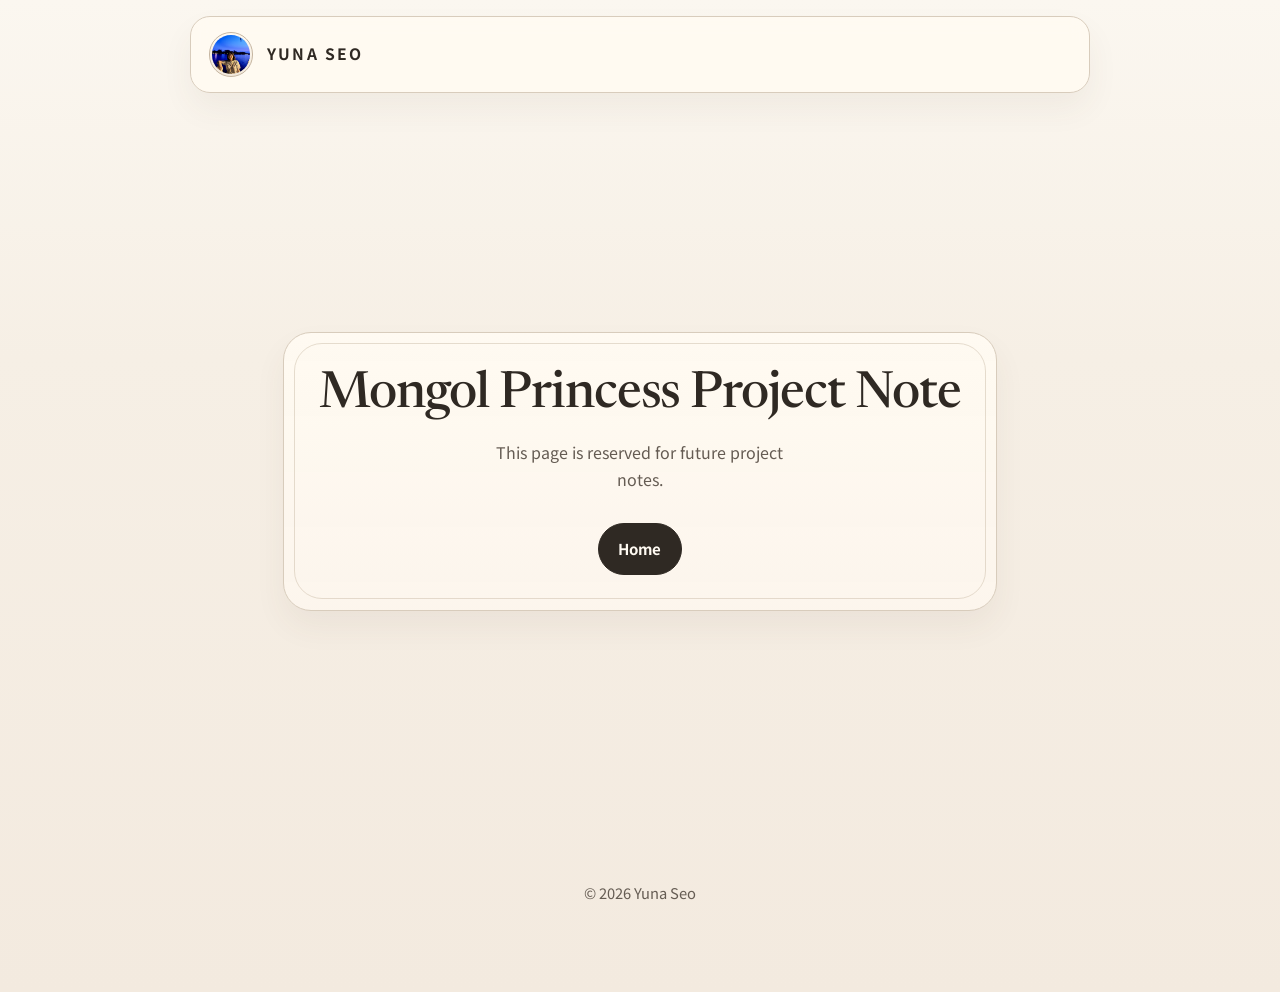
==== commit d251439f: "Rename note page button to Home" ====
--- a/notes/mongol-princess.html
+++ b/notes/mongol-princess.html
@@ -32,8 +32,8 @@
           <h1>Mongol Princess Project Note</h1>
           <p>This page is reserved for future project notes.</p>
           <div class="hero-actions">
-            <a class="button button-primary" href="../index.html#projects">
-              Back to Digital Humanities
+            <a class="button button-primary" href="../index.html">
+              Home
             </a>
           </div>
         </article>
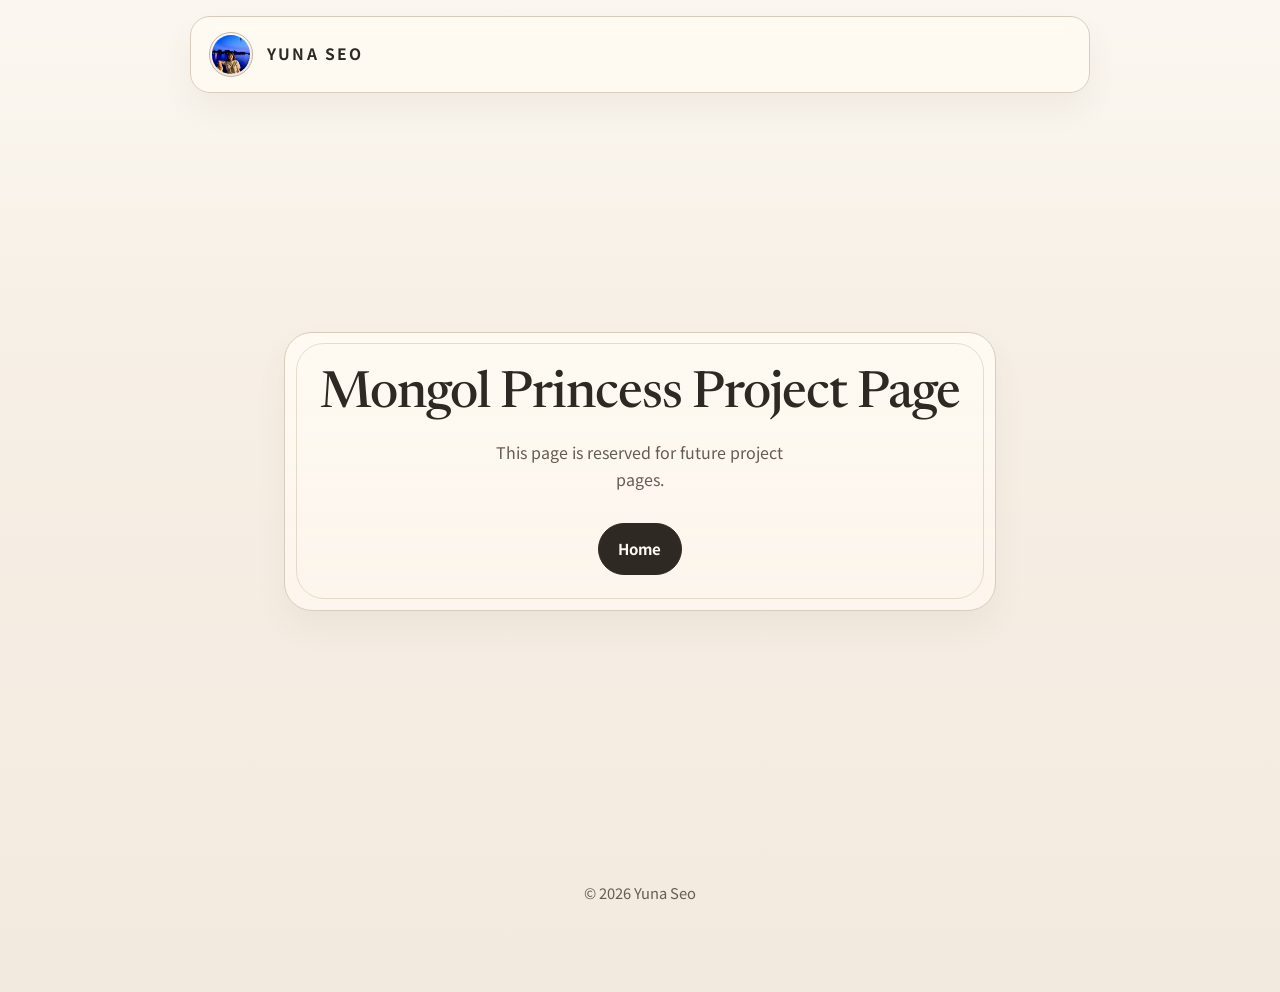
==== commit aecaba6e: "Rename project note to project page" ====
--- a/notes/mongol-princess.html
+++ b/notes/mongol-princess.html
@@ -3,7 +3,7 @@
   <head>
     <meta charset="UTF-8" />
     <meta name="viewport" content="width=device-width, initial-scale=1.0" />
-    <title>Mongol Princess Project Note | Yuna Seo</title>
+    <title>Mongol Princess Project Page | Yuna Seo</title>
     <link
       rel="canonical"
       href="https://yunaseo.com/notes/mongol-princess.html"
@@ -29,8 +29,8 @@
 
       <main class="note-page">
         <article class="note-shell">
-          <h1>Mongol Princess Project Note</h1>
-          <p>This page is reserved for future project notes.</p>
+          <h1>Mongol Princess Project Page</h1>
+          <p>This page is reserved for future project pages.</p>
           <div class="hero-actions">
             <a class="button button-primary" href="../index.html">
               Home
